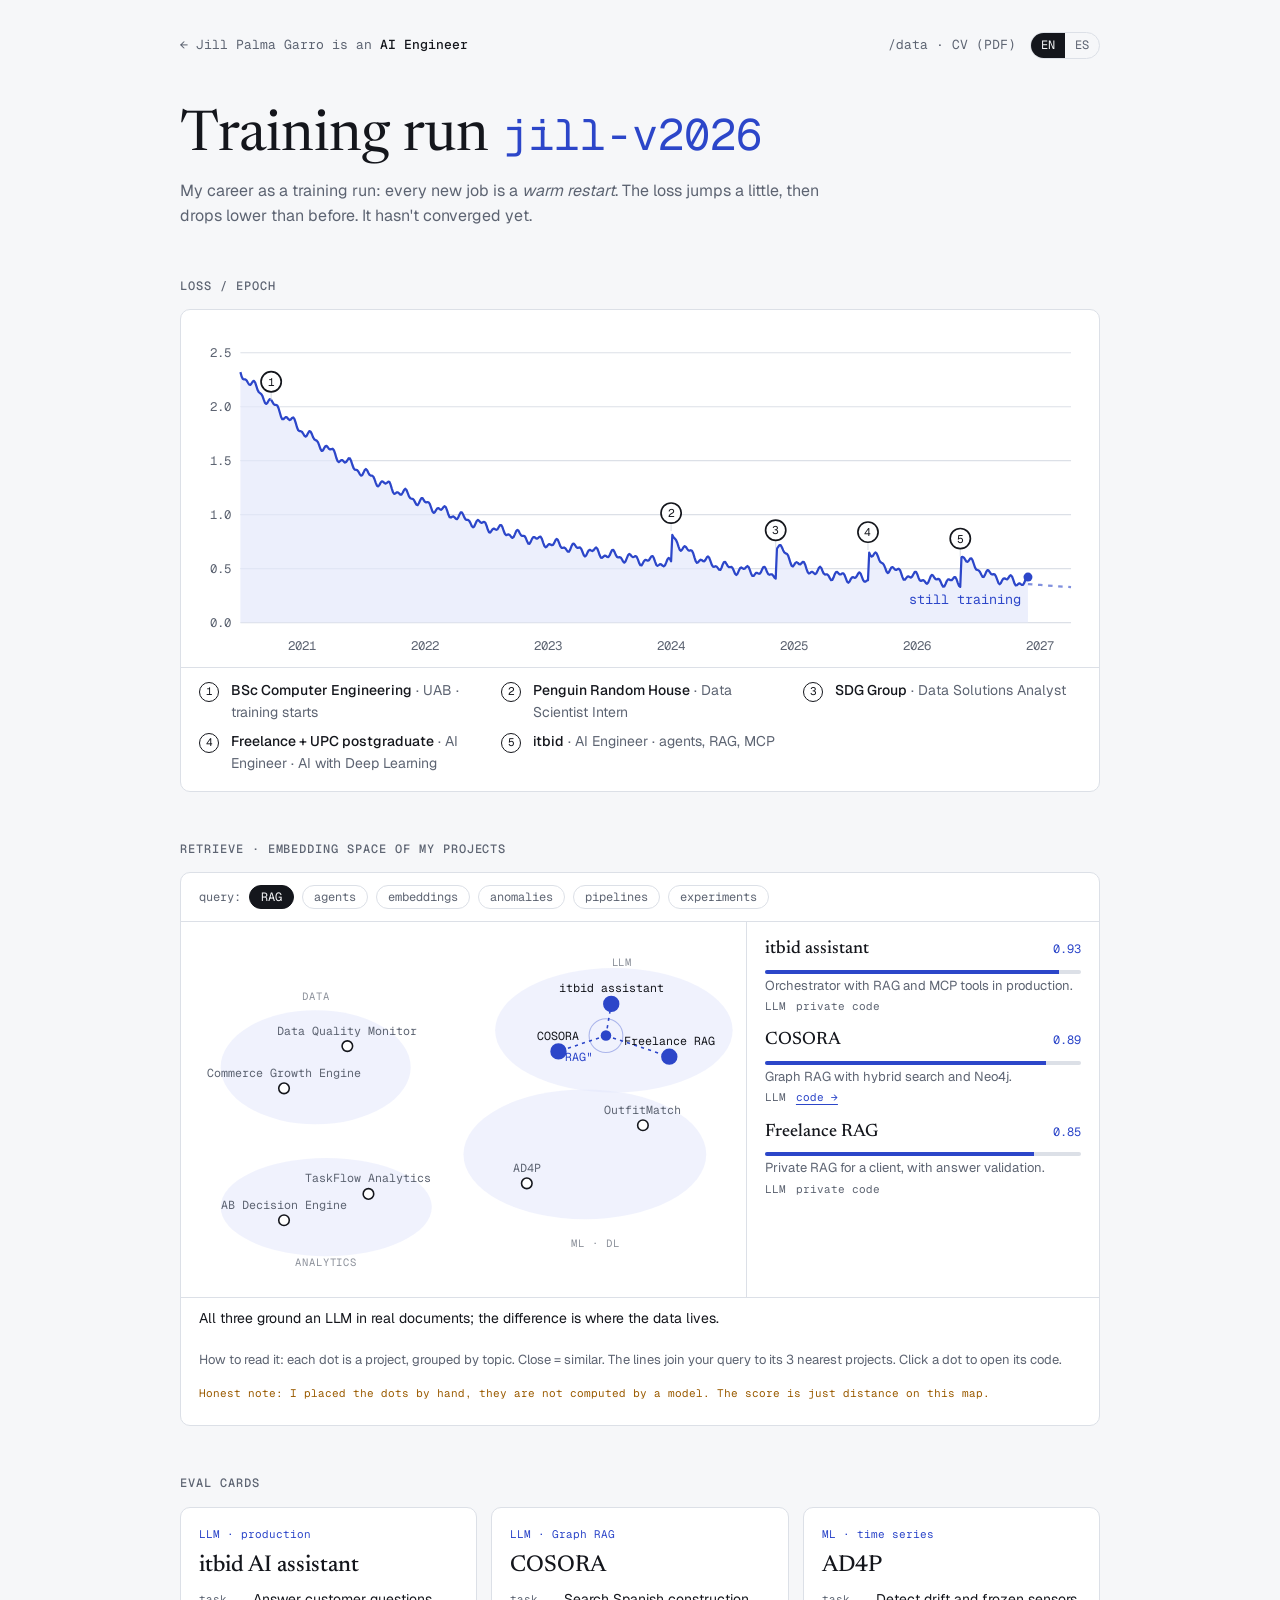
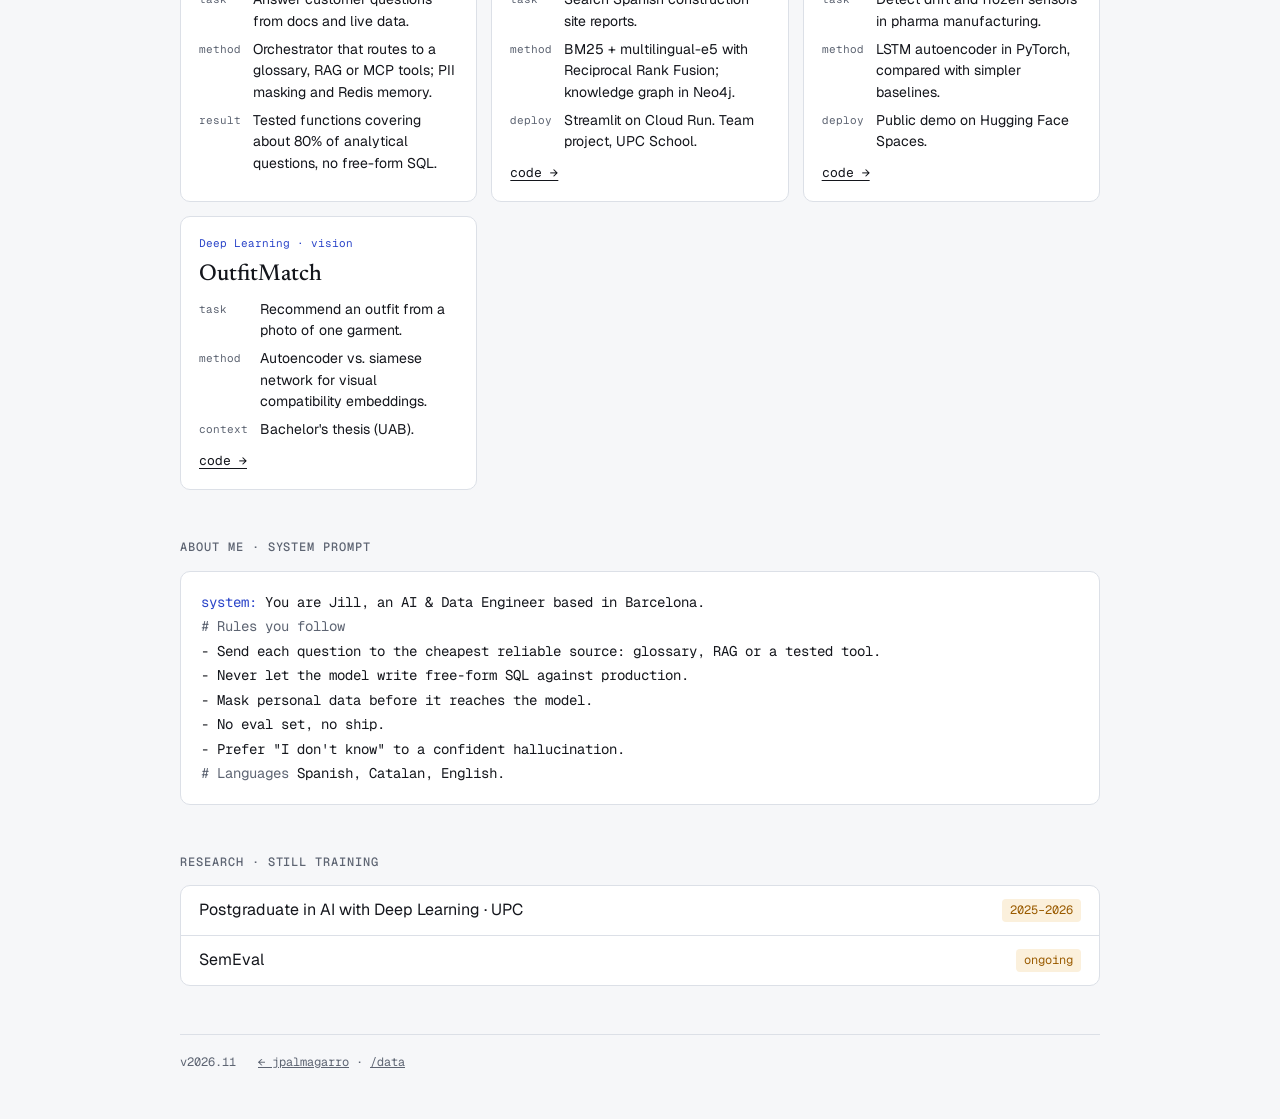
==== ai/index.html @ 91a89ebe "Rediseño: portada con autocompletado, /data, /ai, 404 y web bilingüe EN/ES Sustituye la web de una p" ====
<!doctype html>
<html lang="en">
<head>
<meta charset="utf-8">
<meta name="viewport" content="width=device-width, initial-scale=1">
<title>Jill Palma Garro | AI &amp; ML Engineer</title>
<meta name="description" content="Jill Palma Garro as an AI Engineer: my career as a training run, an embedding map of my projects and evaluation cards.">
<meta name="author" content="Jill Palma Garro">
<link rel="canonical" href="https://jpalmagarro.github.io/ai/">
<meta property="og:type" content="website">
<meta property="og:url" content="https://jpalmagarro.github.io/ai/">
<meta property="og:title" content="Jill Palma Garro | AI &amp; ML Engineer">
<meta property="og:description" content="Jill Palma Garro as an AI Engineer: my career as a training run, an embedding map of my projects and evaluation cards.">
<meta property="og:image" content="https://jpalmagarro.github.io/Assets/img/og-preview.png">
<meta name="twitter:card" content="summary_large_image">
<meta name="twitter:title" content="Jill Palma Garro | AI &amp; ML Engineer">
<meta name="twitter:description" content="Jill Palma Garro as an AI Engineer: my career as a training run, an embedding map of my projects and evaluation cards.">
<meta name="twitter:image" content="https://jpalmagarro.github.io/Assets/img/og-preview.png">
<link rel="icon" type="image/svg+xml" href="data:image/svg+xml,<svg xmlns=%22http://www.w3.org/2000/svg%22 viewBox=%220 0 100 100%22><text y=%22.9em%22 font-size=%2290%22>⚡</text></svg>">
<script async src="https://www.googletagmanager.com/gtag/js?id=G-RZ1JDPNTXJ"></script>
<script>window.dataLayer=window.dataLayer||[];function gtag(){dataLayer.push(arguments);}gtag('js',new Date());gtag('config','G-RZ1JDPNTXJ');</script>
<link rel="stylesheet" href="https://fonts.googleapis.com/css2?family=Newsreader:ital,opsz,wght@0,6..72,400;0,6..72,500;1,6..72,400&family=Geist:wght@400;500;600&family=Geist+Mono:wght@400;500&display=swap">
<link rel="stylesheet" href="../Assets/css/comun.css">
<style>
/* Curva de entrenamiento */
.chart{padding:14px 10px 6px}
.chart svg{display:block;width:100%;height:auto}
.chart text{font-family:var(--f-mono);font-size:11px;fill:var(--muted)}
.chart .grid{stroke:var(--rule);stroke-width:1}
.chart .loss{fill:none;stroke:var(--accent);stroke-width:2;stroke-linejoin:round}
.chart .area{fill:var(--accent-soft);opacity:.7}
.chart .future{fill:none;stroke:var(--accent);stroke-width:2;stroke-dasharray:4 5;opacity:.6}
.chart .ev circle{fill:var(--surface);stroke:var(--fg);stroke-width:1.5}
.chart .ev text{fill:var(--fg);font-size:10px;text-anchor:middle;dominant-baseline:central}
.chart .now{fill:var(--accent)}
.chart .tag{fill:var(--accent);font-size:12px}
.legend{list-style:none;margin:0;padding:12px 18px 16px;display:grid;grid-template-columns:repeat(auto-fit,minmax(250px,1fr));gap:8px 24px;border-top:1px solid var(--rule)}
.legend li{display:grid;grid-template-columns:22px minmax(0,1fr);gap:10px;font-size:14px;color:var(--muted);align-items:baseline}
.legend .k{font-family:var(--f-mono);font-size:11px;border:1.5px solid var(--fg);color:var(--fg);border-radius:99px;width:20px;height:20px;display:grid;place-items:center}
.legend b{color:var(--fg);font-weight:500}

/* Fichas de evaluación */
.cards{display:grid;grid-template-columns:repeat(auto-fit,minmax(260px,1fr));gap:14px}
.card{background:var(--surface);border:1px solid var(--rule);border-radius:10px;padding:18px;display:grid;gap:10px;align-content:start;min-width:0}
.card .kind{font-family:var(--f-mono);font-size:11px;color:var(--accent)}
.card h3{margin:0;font-family:var(--f-display);font-weight:500;font-size:23px;line-height:1.15}
.card dl{margin:0;display:grid;grid-template-columns:auto minmax(0,1fr);gap:6px 12px;font-size:14px}
.card dt{font-family:var(--f-mono);font-size:11px;color:var(--muted);padding-top:2px}
.card dd{margin:0}
.card a{font-family:var(--f-mono);font-size:13px;text-underline-offset:3px}

/* System prompt */
.prompt{margin:0;padding:18px 20px;font-family:var(--f-mono);font-size:14px;line-height:1.75;white-space:pre-wrap;overflow-wrap:anywhere}
.prompt .role{color:var(--accent)}
.prompt .c{color:var(--muted)}

/* Mapa de embeddings */
.map-wrap{display:grid;grid-template-columns:minmax(0,1.6fr) minmax(0,1fr);border-top:1px solid var(--rule)}
@media (max-width:700px){.map-wrap{grid-template-columns:1fr}}
.map{padding:8px;min-width:0}
.map svg{display:block;width:100%;height:auto}
.map text{font-family:var(--f-mono);font-size:11px;fill:var(--muted)}
.map .cl{font-size:10px;letter-spacing:.08em;text-transform:uppercase;fill:var(--muted);opacity:.7}
.map .pt{fill:var(--surface);stroke:var(--fg);stroke-width:1.5;transition:r .25s}
.map .pt.hit{fill:var(--accent);stroke:var(--accent)}
.map .lbl.hit{fill:var(--fg)}
.map .ray{stroke:var(--accent);stroke-width:1.5;stroke-dasharray:3 4}
.map .q{fill:var(--accent)}
.map .qring{fill:none;stroke:var(--accent);stroke-width:1;opacity:.35}
.qs{display:flex;flex-wrap:wrap;gap:8px;padding:12px 18px;align-items:center}
.qs span{font-family:var(--f-mono);font-size:12px;color:var(--muted)}
.qs button{font-family:var(--f-mono);font-size:12px;background:none;color:var(--muted);border:1px solid var(--rule);border-radius:99px;padding:3px 11px;cursor:pointer}
.qs button[aria-pressed="true"]{background:var(--fg);color:var(--bg);border-color:var(--fg)}
.hits{list-style:none;margin:0;padding:14px 18px;display:grid;gap:12px;align-content:start;border-left:1px solid var(--rule);min-width:0}
@media (max-width:700px){.hits{border-left:0;border-top:1px solid var(--rule)}}
.hits li{display:grid;gap:2px}
.hits .row{display:flex;justify-content:space-between;gap:10px;align-items:baseline}
.hits b{font-family:var(--f-display);font-weight:500;font-size:18px}
.hits .sc{font-family:var(--f-mono);font-size:12px;color:var(--accent);font-variant-numeric:tabular-nums}
.hits p{margin:0;font-size:13px;color:var(--muted)}
.note{font-family:var(--f-mono);font-size:11px;color:var(--warn);padding:0 18px 12px}
.map .zone{fill:var(--accent-soft);opacity:.55}
.map .pt{cursor:pointer}
.map a:focus-visible .pt{stroke:var(--accent);stroke-width:3}
.why{margin:0;padding:10px 18px;border-top:1px solid var(--rule);font-size:14px}
.why b{font-weight:500}
.howto{margin:0;padding:10px 18px 4px;font-size:13px;color:var(--muted)}
.hits .meta2{display:flex;gap:10px;align-items:baseline;font-family:var(--f-mono);font-size:11px;color:var(--muted)}
.hits .meta2 a{color:var(--accent);text-underline-offset:3px}
.hits .simbar{height:4px;background:var(--rule);border-radius:2px;overflow:hidden;margin-top:4px}
.hits .simbar i{display:block;height:100%;background:var(--accent)}

.research{list-style:none;margin:0;padding:0}
.research li{display:grid;grid-template-columns:minmax(0,1fr) auto;gap:12px;padding:12px 18px;border-bottom:1px solid var(--rule);align-items:center}
.research li:last-child{border-bottom:0}
.research .st{font-family:var(--f-mono);font-size:12px;color:var(--warn);background:var(--warn-soft);border-radius:4px;padding:2px 8px}
</style>
</head>
<body>
<main class="wrap">
  <nav class="top" aria-label="Navigation" data-es-aria="Navegación">
    <a href="../" data-es="← Jill Palma Garro es <b>AI Engineer</b>">← Jill Palma Garro is an <b>AI Engineer</b></a>
    <span class="right"><span><a href="../data/">/data</a> · <a href="../Assets/Jill_Palma_Garro_Web_Resume.pdf" target="_blank" rel="noopener">CV (PDF)</a></span>
      <span class="lang" role="group" aria-label="Language"><button type="button" data-l="en">EN</button><button type="button" data-l="es">ES</button></span></span>
  </nav>

  <header>
    <h1>Training run <code>jill-v2026</code></h1>
    <p class="lede" data-es="Mi carrera vista como un entrenamiento: cada trabajo nuevo es un <i>warm restart</i>. El <i>loss</i> sube un poco y vuelve a bajar más que antes. Todavía no ha convergido.">My career as a training run: every new job is a <i>warm restart</i>. The loss jumps a little, then drops lower than before. It hasn't converged yet.</p>
  </header>

  <section aria-labelledby="h-run">
    <h2 id="h-run">loss / epoch</h2>
    <div class="panel">
      <div class="chart"><svg id="curve" viewBox="0 0 800 300" role="img" aria-label="Loss curve falling from 2020 to 2026, with a bump at each career step and a dashed line into the future" data-es-aria="Curva de loss descendente de 2020 a 2026, con saltos en cada cambio de etapa y una línea discontinua hacia el futuro"></svg></div>
      <ol class="legend" id="legend"></ol>
    </div>
  </section>

  <section aria-labelledby="h-map">
    <h2 id="h-map" data-es="Retrieve · espacio de embeddings de mis proyectos">Retrieve · embedding space of my projects</h2>
    <div class="panel">
      <div class="qs" role="group" aria-label="Queries" data-es-aria="Consultas"><span>query:</span></div>
      <div class="map-wrap">
        <div class="map"><svg id="emb" viewBox="0 0 520 340" role="img" aria-label="2D map of projects grouped into LLM, ML and data; the chosen query links to its three nearest projects" data-es-aria="Mapa 2D de proyectos agrupados en LLM, ML y datos; la consulta elegida se une a los tres proyectos más cercanos"></svg></div>
        <ol class="hits" id="hits" aria-live="polite"></ol>
      </div>
      <p class="why" id="why" aria-live="polite"></p>
      <p class="howto" data-es="Cómo leerlo: cada punto es un proyecto, agrupado por temas. Cerca = se parecen. Las líneas unen tu consulta con sus 3 proyectos más cercanos. Pulsa un punto para abrir su código.">How to read it: each dot is a project, grouped by topic. Close = similar. The lines join your query to its 3 nearest projects. Click a dot to open its code.</p>
      <p class="note" data-es="Nota honesta: los puntos los he colocado a mano, no salen de un modelo. La puntuación es solo la distancia en este mapa.">Honest note: I placed the dots by hand, they are not computed by a model. The score is just distance on this map.</p>
    </div>
  </section>

  <section aria-labelledby="h-eval">
    <h2 id="h-eval" data-es="Fichas de evaluación">Eval cards</h2>
    <div class="cards">
      <article class="card"><span class="kind" data-es="LLM · producción">LLM · production</span><h3 data-es="Asistente de IA de itbid">itbid AI assistant</h3>
        <dl><dt data-es="tarea">task</dt><dd data-es="Responder preguntas de clientes con documentación y datos vivos.">Answer customer questions from docs and live data.</dd>
        <dt data-es="método">method</dt><dd data-es="Orquestador que enruta al glosario, a RAG o a herramientas MCP; enmascarado de PII y memoria en Redis.">Orchestrator that routes to a glossary, RAG or MCP tools; PII masking and Redis memory.</dd>
        <dt data-es="resultado">result</dt><dd data-es="Funciones probadas que cubren cerca del 80 % de las preguntas analíticas, sin SQL libre.">Tested functions covering about 80% of analytical questions, no free-form SQL.</dd></dl></article>
      <article class="card"><span class="kind">LLM · Graph RAG</span><h3>COSORA</h3>
        <dl><dt data-es="tarea">task</dt><dd data-es="Buscar en partes de obra en español.">Search Spanish construction site reports.</dd>
        <dt data-es="método">method</dt><dd data-es="BM25 + multilingual-e5 con Reciprocal Rank Fusion; grafo de conocimiento en Neo4j.">BM25 + multilingual-e5 with Reciprocal Rank Fusion; knowledge graph in Neo4j.</dd>
        <dt data-es="despliegue">deploy</dt><dd data-es="Streamlit en Cloud Run. Proyecto en equipo, UPC School.">Streamlit on Cloud Run. Team project, UPC School.</dd></dl>
        <a href="https://github.com/jpalmagarro/RAG-UPCSchool-Project" data-es="código →">code →</a></article>
      <article class="card"><span class="kind" data-es="ML · series temporales">ML · time series</span><h3>AD4P</h3>
        <dl><dt data-es="tarea">task</dt><dd data-es="Detectar deriva y sensores congelados en fabricación farmacéutica.">Detect drift and frozen sensors in pharma manufacturing.</dd>
        <dt data-es="método">method</dt><dd data-es="Autoencoder LSTM en PyTorch, comparado con baselines más simples.">LSTM autoencoder in PyTorch, compared with simpler baselines.</dd>
        <dt data-es="despliegue">deploy</dt><dd data-es="Demo pública en Hugging Face Spaces.">Public demo on Hugging Face Spaces.</dd></dl>
        <a href="https://github.com/jpalmagarro/AnomalyDetection4Pharma" data-es="código →">code →</a></article>
      <article class="card"><span class="kind" data-es="Deep Learning · visión">Deep Learning · vision</span><h3>OutfitMatch</h3>
        <dl><dt data-es="tarea">task</dt><dd data-es="Recomendar un conjunto a partir de la foto de una prenda.">Recommend an outfit from a photo of one garment.</dd>
        <dt data-es="método">method</dt><dd data-es="Autoencoder frente a red siamesa para embeddings de compatibilidad visual.">Autoencoder vs. siamese network for visual compatibility embeddings.</dd>
        <dt data-es="contexto">context</dt><dd data-es="Trabajo de fin de grado (UAB).">Bachelor's thesis (UAB).</dd></dl>
        <a href="https://github.com/jpalmagarro/TFG_OUTFITMATCH" data-es="código →">code →</a></article>
    </div>
  </section>

  <section aria-labelledby="h-sys">
    <h2 id="h-sys" data-es="Sobre mí · system prompt">About me · system prompt</h2>
    <div class="panel"><pre class="prompt"><span class="role">system:</span> You are Jill, an AI &amp; Data Engineer based in Barcelona.
<span class="c"># Rules you follow</span>
- Send each question to the cheapest reliable source: glossary, RAG or a tested tool.
- Never let the model write free-form SQL against production.
- Mask personal data before it reaches the model.
- No eval set, no ship.
- Prefer "I don't know" to a confident hallucination.
<span class="c"># Languages</span> Spanish, Catalan, English.</pre></div>
  </section>

  <section aria-labelledby="h-res">
    <h2 id="h-res" data-es="Investigación · still training">Research · still training</h2>
    <div class="panel"><ul class="research">
      <li><span data-es="Posgrado en IA con Deep Learning · UPC">Postgraduate in AI with Deep Learning · UPC</span><span class="st">2025–2026</span></li>
      <li><span>SemEval</span><span class="st" data-es="en curso">ongoing</span></li>
    </ul></div>
  </section>

  <footer><span>v2026.11</span><span><a href="../">← jpalmagarro</a> · <a href="../data/">/data</a></span></footer>
</main>

<script src="../Assets/js/i18n.js"></script>
<script>
(() => {
  // Eventos reales del CV (año decimal). Cada uno es un "warm restart".
  const E = [
    {t:2020.75, k:["BSc Computer Engineering", "Grado en Ingeniería Informática"], w:["UAB · training starts", "UAB · empieza el entrenamiento"]},
    {t:2024.0,  k:["Penguin Random House"], w:["Data Scientist Intern"]},
    {t:2024.85, k:["SDG Group"], w:["Data Solutions Analyst"]},
    {t:2025.6,  k:["Freelance + UPC postgraduate", "Freelance + posgrado UPC"], w:["AI Engineer · AI with Deep Learning", "AI Engineer · IA con Deep Learning"]},
    {t:2026.35, k:["itbid"], w:["AI Engineer · agents, RAG, MCP", "AI Engineer · agentes, RAG, MCP"]},
  ];
  const x0 = 2020.5, x1 = 2027.25, now = 2026.9;
  const W = 800, H = 300, L = 44, R = 16, T = 16, B = 34;
  const X = t => L + (t - x0) / (x1 - x0) * (W - L - R);
  const ymax = 2.6, Y = v => T + (1 - v / ymax) * (H - T - B);
  // Pérdida: decae con el tiempo; cada evento añade un pico pequeño que también decae (warm restart).
  const loss = t => {
    let v = 0.32 + 2.0 * Math.exp(-(t - x0) / 1.6);
    for (const e of E.slice(1)) if (t >= e.t) v += 0.28 * Math.exp(-(t - e.t) / 0.18);
    return v + 0.035 * Math.sin(t * 41) + 0.02 * Math.sin(t * 97);
  };
  const pts = []; for (let t = x0; t <= now + 1e-9; t += 0.01) pts.push([X(t), Y(loss(t))]);
  const d = pts.map((p, i) => (i ? "L" : "M") + p[0].toFixed(1) + " " + p[1].toFixed(1)).join("");
  const fut = []; for (let t = now; t <= x1; t += 0.05) fut.push([X(t), Y(0.32 + 2.0 * Math.exp(-(t - x0) / 1.6) - 0.06 * (t - now))]);
  const fd = fut.map((p, i) => (i ? "L" : "M") + p[0].toFixed(1) + " " + p[1].toFixed(1)).join("");
  let s = "";
  for (let v = 0; v <= 2.5; v += 0.5) s += `<line class="grid" x1="${L}" x2="${W-R}" y1="${Y(v)}" y2="${Y(v)}"/><text x="${L-8}" y="${Y(v)+4}" text-anchor="end">${v.toFixed(1)}</text>`;
  for (let y = 2021; y <= 2027; y++) s += `<text x="${X(y)}" y="${H-10}" text-anchor="middle">${y}</text>`;
  s += `<path class="area" d="${d}L${X(now)} ${Y(0)}L${X(x0)} ${Y(0)}Z"/><path class="loss" d="${d}"/><path class="future" d="${fd}"/>`;
  E.forEach((e, i) => { const cx = X(e.t), cy = Y(loss(e.t)) - 16;
    s += `<g class="ev"><line class="grid" x1="${cx}" x2="${cx}" y1="${cy+9}" y2="${Y(loss(e.t))}"/><circle cx="${cx}" cy="${cy}" r="9"/><text x="${cx}" y="${cy}">${i+1}</text></g>`; });
  s += `<circle class="now" cx="${X(now)}" cy="${Y(loss(now))}" r="4"/><text class="tag" x="${X(now)-6}" y="${Y(loss(now))+24}" text-anchor="end">still training</text>`;
  document.getElementById("curve").innerHTML = s;
  const tx = a => i18n.t(a[0], a[1] ?? a[0]);
  const legend = () => document.getElementById("legend").innerHTML = E.map((e, i) => `<li><span class="k">${i+1}</span><span><b>${tx(e.k)}</b> · ${tx(e.w)}</span></li>`).join("");
  document.addEventListener("langchange", legend);
  legend();
})();

(() => {
  // Proyectos colocados a mano por grupos. x,y en el viewBox 520x340.
  // c = grupo; u = enlace (null = código privado).
  const GH = "https://github.com/jpalmagarro/";
  const P = [
    {n:["itbid assistant","Asistente itbid"], c:"llm", x:400, y:70, u:null,
     d:["Orchestrator with RAG and MCP tools in production.","Orquestador con RAG y herramientas MCP en producción."]},
    {n:["COSORA"], c:"llm", x:350, y:115, u:GH+"RAG-UPCSchool-Project",
     d:["Graph RAG with hybrid search and Neo4j.","Graph RAG con búsqueda híbrida y Neo4j."]},
    {n:["Freelance RAG","RAG freelance"], c:"llm", x:455, y:120, u:null,
     d:["Private RAG for a client, with answer validation.","RAG privado para un cliente, con validación de respuestas."]},
    {n:["OutfitMatch"], c:"ml", x:430, y:185, u:GH+"TFG_OUTFITMATCH",
     d:["Siamese network that learns embeddings to match garments: retrieval, but with images.","Red siamesa que aprende embeddings para combinar prendas: retrieval, pero con imágenes."]},
    {n:["AD4P"], c:"ml", x:320, y:240, u:GH+"AnomalyDetection4Pharma",
     d:["LSTM autoencoder: drift and frozen sensors in pharma manufacturing.","Autoencoder LSTM: deriva y sensores congelados en fabricación farmacéutica."]},
    {n:["Data Quality Monitor"], c:"data", x:150, y:110, u:GH+"Enterprise-Data-Quality-Monitor",
     d:["ELT pipeline with a Chaos Monkey; dbt + Elementary flag the bad data.","Pipeline ELT con Chaos Monkey; dbt + Elementary detectan los datos malos."]},
    {n:["Commerce Growth Engine"], c:"data", x:90, y:150, u:GH+"Modern-Commerce-Growth-Engine",
     d:["dbt + Snowflake: one source of truth for attribution.","dbt + Snowflake: una sola fuente de verdad para atribución."]},
    {n:["TaskFlow Analytics"], c:"analytics", x:170, y:250, u:GH+"TaskFlow_Analytics",
     d:["MRR and churn: found the Brazil anomaly (3× churn).","MRR y churn: encontró la anomalía de Brasil (3× churn)."]},
    {n:["AB Decision Engine"], c:"analytics", x:90, y:275, u:GH+"AB-Decision-Engine",
     d:["A/B tests without SRM or Simpson's paradox.","Tests A/B sin SRM ni paradoja de Simpson."]},
  ];
  const C = {llm:{l:"LLM", x:410, y:34}, ml:{l:"ML · DL", x:385, y:300}, data:{l:"Data", x:120, y:66}, analytics:{l:"Analytics", x:130, y:318}};
  // Clave fija; etiqueta y explicación cambian con el idioma.
  const Q = {
    rag:   {x:395, y:100, l:["RAG"],
            w:["All three ground an LLM in real documents; the difference is where the data lives.","Las tres anclan un LLM en documentos reales; cambia dónde viven los datos."]},
    agent: {x:430, y:60,  l:["agents","agentes"],
            w:["Routing each question to the right tool is the core of the itbid assistant.","Enrutar cada pregunta a la herramienta adecuada es el núcleo del asistente de itbid."]},
    emb:   {x:410, y:165, l:["embeddings"],
            w:["OutfitMatch was retrieval before I called it RAG: same idea, images instead of text.","OutfitMatch ya era retrieval antes de llamarlo RAG: la misma idea, con imágenes en vez de texto."]},
    anom:  {x:215, y:195, l:["anomalies","anomalías"],
            w:["The same skill in three areas: <b>sensors</b> (ML), <b>corrupted data</b> (Data) and <b>churn</b> (Analytics). The query lands between groups on purpose.","La misma habilidad en tres áreas: <b>sensores</b> (ML), <b>datos corruptos</b> (Data) y <b>churn</b> (Analytics). La consulta cae entre grupos a propósito."]},
    pipe:  {x:125, y:125, l:["pipelines"],
            w:["Where most of my data work lives: data that arrives clean and on time.","Donde vive la mayor parte de mi trabajo de datos: que lleguen limpios y a tiempo."]},
    exp:   {x:120, y:255, l:["experiments","experimentos"],
            w:["Deciding with data, without fooling yourself with statistics.","Decidir con datos sin engañarse con la estadística."]},
  };
  const tx = a => i18n.t(a[0], a[1] ?? a[0]);
  let cur = "rag";
  const svg = document.getElementById("emb"), hits = document.getElementById("hits"), qs = document.querySelector(".qs");
  Object.keys(Q).forEach((k, i) => qs.insertAdjacentHTML("beforeend", `<button type="button" aria-pressed="${i===0}" data-q="${k}"></button>`));

  // Zona de cada grupo: elipse que envuelve sus puntos.
  function zones(){
    let z = "";
    for (const k in C){
      const m = P.filter(p => p.c === k), xs = m.map(p => p.x), ys = m.map(p => p.y);
      const cx = (Math.min(...xs)+Math.max(...xs))/2, cy = (Math.min(...ys)+Math.max(...ys))/2;
      const rx = (Math.max(...xs)-Math.min(...xs))/2 + 60, ry = (Math.max(...ys)-Math.min(...ys))/2 + 34;
      z += `<ellipse class="zone" cx="${cx}" cy="${cy}" rx="${rx}" ry="${ry}"/><text class="cl" x="${C[k].x}" y="${C[k].y}" text-anchor="middle">${C[k].l}</text>`;
    }
    return z;
  }
  function run(k){
    cur = k; const q = Q[k];
    const r = P.map(p => ({...p, sim: Math.max(0, 1 - Math.hypot(p.x - q.x, p.y - q.y) / 420)})).sort((a, b) => b.sim - a.sim);
    const top = new Set(r.slice(0, 3).map(p => p.n[0]));
    let s = zones();
    r.slice(0, 3).forEach(p => s += `<line class="ray" x1="${q.x}" y1="${q.y}" x2="${p.x}" y2="${p.y}"/>`);
    P.forEach(p => { const h = top.has(p.n[0]) ? " hit" : "";
      const dot = `<circle class="pt${h}" cx="${p.x}" cy="${p.y}" r="${h ? 7 : 5}"><title>${tx(p.n)} — ${tx(p.d)}</title></circle><text class="lbl${h}" x="${p.x}" y="${p.y - 11}" text-anchor="middle">${tx(p.n)}</text>`;
      s += p.u ? `<a href="${p.u}" target="_blank" rel="noopener" aria-label="${tx(p.n)}">${dot}</a>` : dot; });
    s += `<circle class="qring" cx="${q.x}" cy="${q.y}" r="16"/><circle class="q" cx="${q.x}" cy="${q.y}" r="5"/><text x="${q.x - 12}" y="${q.y + 24}" text-anchor="end" style="fill:var(--accent)">"${tx(q.l)}"</text>`;
    svg.innerHTML = s;
    hits.innerHTML = r.slice(0, 3).map(p => `<li><span class="row"><b>${tx(p.n)}</b><span class="sc">${p.sim.toFixed(2)}</span></span>
      <span class="simbar"><i style="width:${(p.sim*100).toFixed(0)}%"></i></span><p>${tx(p.d)}</p>
      <span class="meta2"><span>${C[p.c].l}</span>${p.u ? `<a href="${p.u}" target="_blank" rel="noopener">${i18n.t("code →","código →")}</a>` : `<span>${i18n.t("private code","código privado")}</span>`}</span></li>`).join("");
    document.getElementById("why").innerHTML = tx(q.w);
    qs.querySelectorAll("button").forEach(b => { b.setAttribute("aria-pressed", b.dataset.q === k); b.textContent = tx(Q[b.dataset.q].l); });
  }
  qs.addEventListener("click", e => { const b = e.target.closest("button"); if (b) run(b.dataset.q); });
  document.addEventListener("langchange", () => run(cur));
  run("rag");
})();
</script>
</body>
</html>
---- Assets/css/comun.css ----
/* Tokens compartidos con la portada: el humano escribe en serif, la máquina responde en mono. */
:root{
  --bg:#F6F7F9; --surface:#FFFFFF; --fg:#14161C; --muted:#5D6472; --rule:#DCE0E7;
  --accent:#2C46C9; --accent-soft:#E4E8FB; --ok:#1F7A4D; --ok-soft:#E3F3EA; --warn:#9A5B00; --warn-soft:#FBF0DC;
  --f-display:"Newsreader", Georgia, "Times New Roman", serif;
  --f-body:"Geist", system-ui, -apple-system, "Segoe UI", sans-serif;
  --f-mono:"Geist Mono", ui-monospace, "SFMono-Regular", Menlo, monospace;
}
@media (prefers-color-scheme: dark){:root{
  --bg:#0F1116; --surface:#171A21; --fg:#E7E9EE; --muted:#9AA1AE; --rule:#2A2F3A;
  --accent:#93A4FF; --accent-soft:#1F2647; --ok:#6CCB97; --ok-soft:#14261C; --warn:#E3A44A; --warn-soft:#2A2112; color-scheme:dark}}

*{box-sizing:border-box}
body{margin:0;background:var(--bg);color:var(--fg);font-family:var(--f-body);font-size:16px;line-height:1.55;
  padding-left:max(16px,env(safe-area-inset-left,0px));padding-right:max(16px,env(safe-area-inset-right,0px))}
.wrap{max-width:920px;margin:0 auto;padding-block:32px 48px;display:grid;gap:48px}
.wrap>*{min-width:0} /* sin esto, una tabla ancha ensancha toda la página en móvil */
a{color:inherit}
a:focus-visible,button:focus-visible,summary:focus-visible{outline:2px solid var(--accent);outline-offset:2px}

.top{display:flex;justify-content:space-between;align-items:center;gap:12px;flex-wrap:wrap;font-family:var(--f-mono);font-size:13px;color:var(--muted)}
.top a{text-decoration:none}
.top a:hover{color:var(--fg)}
.top b{color:var(--fg);font-weight:500}

h1{font-family:var(--f-display);font-weight:400;font-size:clamp(32px,5.4vw,56px);line-height:1.08;margin:0;text-wrap:balance;overflow-wrap:anywhere}
h1 code{font-family:var(--f-mono);font-size:.78em;color:var(--accent)}
.lede{margin:12px 0 0;max-width:60ch;color:var(--muted)}
h2{font-family:var(--f-mono);font-size:12px;letter-spacing:.08em;text-transform:uppercase;color:var(--muted);font-weight:500;margin:0 0 14px}

.panel{background:var(--surface);border:1px solid var(--rule);border-radius:10px;overflow:hidden}
.mono{font-family:var(--f-mono)}
.scroll{overflow-x:auto}
footer{font-family:var(--f-mono);font-size:12px;color:var(--muted);display:flex;flex-wrap:wrap;gap:6px 22px;border-top:1px solid var(--rule);padding-top:18px}
@media (prefers-reduced-motion:reduce){*{transition:none!important;animation:none!important}}

/* Selector de idioma */
.lang{display:inline-flex;border:1px solid var(--rule);border-radius:99px;overflow:hidden;font-family:var(--f-mono);font-size:12px;vertical-align:middle}
.lang button{font:inherit;background:none;border:0;color:var(--muted);padding:3px 10px;cursor:pointer}
.lang button[aria-pressed="true"]{background:var(--fg);color:var(--bg)}
.top .right{display:flex;gap:14px;align-items:center;flex-wrap:wrap}
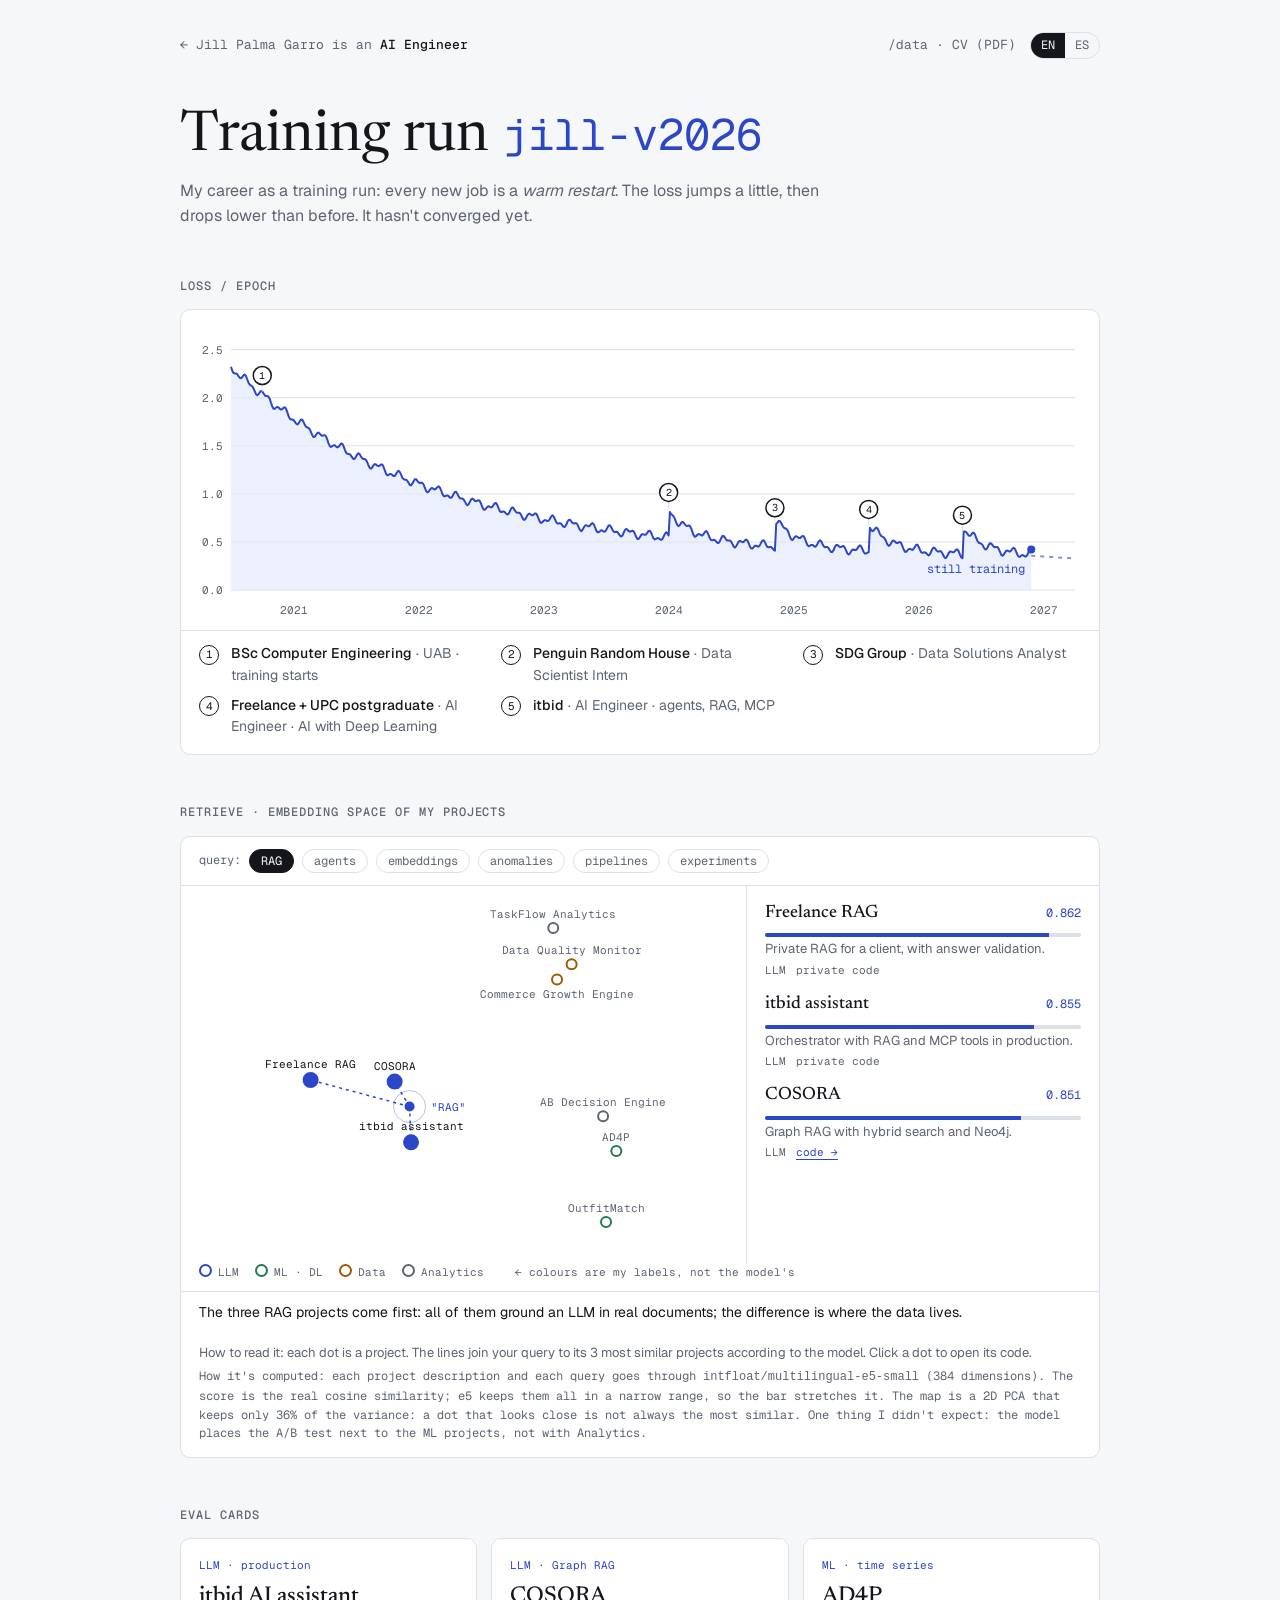
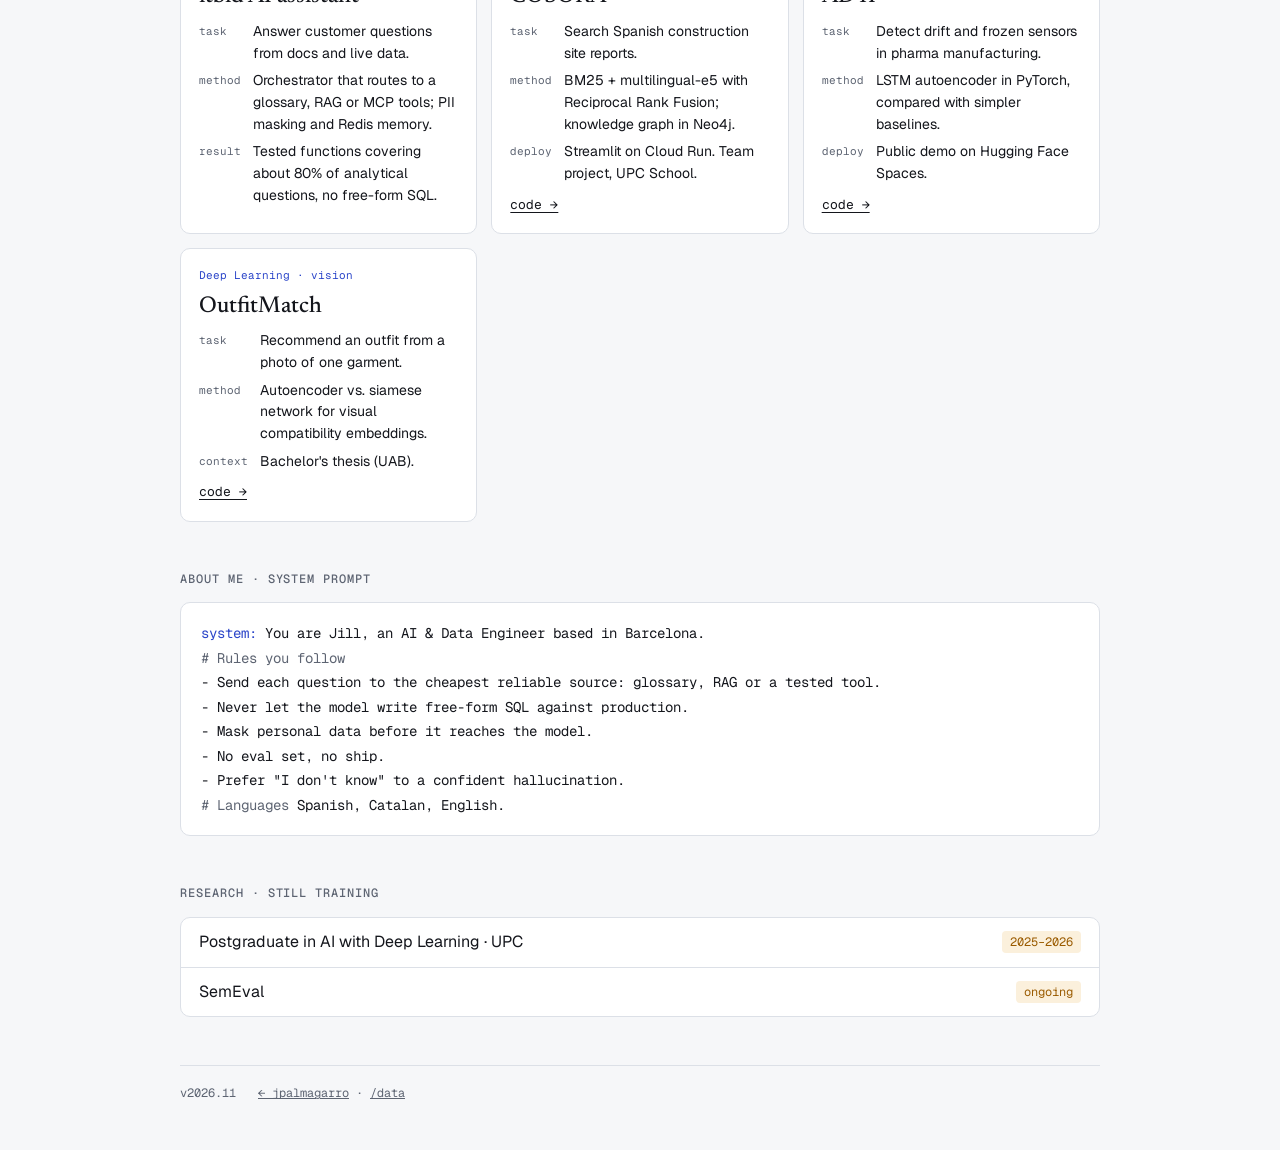
==== commit 24ce5ea8: "/ai: mapa con embeddings reales (multilingual-e5-small, coseno y PCA) y curva y mapa legibles en móv" ====
--- a/ai/index.html
+++ b/ai/index.html
@@ -60,10 +60,12 @@
 .map{padding:8px;min-width:0}
 .map svg{display:block;width:100%;height:auto}
 .map text{font-family:var(--f-mono);font-size:11px;fill:var(--muted)}
-.map .cl{font-size:10px;letter-spacing:.08em;text-transform:uppercase;fill:var(--muted);opacity:.7}
-.map .pt{fill:var(--surface);stroke:var(--fg);stroke-width:1.5;transition:r .25s}
-.map .pt.hit{fill:var(--accent);stroke:var(--accent)}
+.map .pt{fill:var(--surface);stroke:var(--g);stroke-width:2;transition:r .25s}
+.map .pt.hit{fill:var(--g)}
 .map .lbl.hit{fill:var(--fg)}
+.g-llm{--g:var(--accent)} .g-ml{--g:var(--ok)} .g-data{--g:var(--warn)} .g-analytics{--g:var(--muted)}
+.groups{list-style:none;margin:0;padding:0 18px 10px;display:flex;flex-wrap:wrap;gap:4px 16px;font-family:var(--f-mono);font-size:11px;color:var(--muted)}
+.groups li::before{content:"";display:inline-block;width:9px;height:9px;border-radius:99px;border:2px solid var(--g);margin-right:6px;vertical-align:-1px}
 .map .ray{stroke:var(--accent);stroke-width:1.5;stroke-dasharray:3 4}
 .map .q{fill:var(--accent)}
 .map .qring{fill:none;stroke:var(--accent);stroke-width:1;opacity:.35}
@@ -78,8 +80,7 @@
 .hits b{font-family:var(--f-display);font-weight:500;font-size:18px}
 .hits .sc{font-family:var(--f-mono);font-size:12px;color:var(--accent);font-variant-numeric:tabular-nums}
 .hits p{margin:0;font-size:13px;color:var(--muted)}
-.note{font-family:var(--f-mono);font-size:11px;color:var(--warn);padding:0 18px 12px}
-.map .zone{fill:var(--accent-soft);opacity:.55}
+.note{font-family:var(--f-mono);font-size:12px;color:var(--muted);padding:0 18px 14px;margin:0}
 .map .pt{cursor:pointer}
 .map a:focus-visible .pt{stroke:var(--accent);stroke-width:3}
 .why{margin:0;padding:10px 18px;border-top:1px solid var(--rule);font-size:14px}
@@ -122,12 +123,13 @@
     <div class="panel">
       <div class="qs" role="group" aria-label="Queries" data-es-aria="Consultas"><span>query:</span></div>
       <div class="map-wrap">
-        <div class="map"><svg id="emb" viewBox="0 0 520 340" role="img" aria-label="2D map of projects grouped into LLM, ML and data; the chosen query links to its three nearest projects" data-es-aria="Mapa 2D de proyectos agrupados en LLM, ML y datos; la consulta elegida se une a los tres proyectos más cercanos"></svg></div>
+        <div class="map"><svg id="emb" viewBox="0 0 520 340" role="img" aria-label="2D projection of the embeddings of my projects; the chosen query links to its three most similar projects" data-es-aria="Proyección 2D de los embeddings de mis proyectos; la consulta elegida se une a sus tres proyectos más parecidos"></svg></div>
         <ol class="hits" id="hits" aria-live="polite"></ol>
       </div>
+      <ul class="groups" id="groups"></ul>
       <p class="why" id="why" aria-live="polite"></p>
-      <p class="howto" data-es="Cómo leerlo: cada punto es un proyecto, agrupado por temas. Cerca = se parecen. Las líneas unen tu consulta con sus 3 proyectos más cercanos. Pulsa un punto para abrir su código.">How to read it: each dot is a project, grouped by topic. Close = similar. The lines join your query to its 3 nearest projects. Click a dot to open its code.</p>
-      <p class="note" data-es="Nota honesta: los puntos los he colocado a mano, no salen de un modelo. La puntuación es solo la distancia en este mapa.">Honest note: I placed the dots by hand, they are not computed by a model. The score is just distance on this map.</p>
+      <p class="howto" data-es="Cómo leerlo: cada punto es un proyecto. Las líneas unen tu consulta con sus 3 proyectos más parecidos según el modelo. Pulsa un punto para abrir su código.">How to read it: each dot is a project. The lines join your query to its 3 most similar projects according to the model. Click a dot to open its code.</p>
+      <p class="note" id="note"></p>
     </div>
   </section>
 
@@ -180,6 +182,7 @@
 </main>
 
 <script src="../Assets/js/i18n.js"></script>
+<script src="../Assets/js/embeddings.js"></script>
 <script>
 (() => {
   // Eventos reales del CV (año decimal). Cada uno es un "warm restart".
@@ -191,27 +194,42 @@
     {t:2026.35, k:["itbid"], w:["AI Engineer · agents, RAG, MCP", "AI Engineer · agentes, RAG, MCP"]},
   ];
   const x0 = 2020.5, x1 = 2027.25, now = 2026.9;
-  const W = 800, H = 300, L = 44, R = 16, T = 16, B = 34;
-  const X = t => L + (t - x0) / (x1 - x0) * (W - L - R);
-  const ymax = 2.6, Y = v => T + (1 - v / ymax) * (H - T - B);
+  const svgC = document.getElementById("curve");
+  // El viewBox mide lo mismo que la pantalla: 1 unidad = 1 px, así el texto no encoge en móvil.
+  let W, H, X, Y;
+  const L = 40, R = 14, T = 16, B = 34, ymax = 2.6;
+  const medir = () => {
+    W = Math.max(300, Math.round(svgC.getBoundingClientRect().width) || 800);
+    H = W < 560 ? 220 : 300;
+    X = t => L + (t - x0) / (x1 - x0) * (W - L - R);
+    Y = v => T + (1 - v / ymax) * (H - T - B);
+  };
   // Pérdida: decae con el tiempo; cada evento añade un pico pequeño que también decae (warm restart).
   const loss = t => {
     let v = 0.32 + 2.0 * Math.exp(-(t - x0) / 1.6);
     for (const e of E.slice(1)) if (t >= e.t) v += 0.28 * Math.exp(-(t - e.t) / 0.18);
     return v + 0.035 * Math.sin(t * 41) + 0.02 * Math.sin(t * 97);
   };
-  const pts = []; for (let t = x0; t <= now + 1e-9; t += 0.01) pts.push([X(t), Y(loss(t))]);
-  const d = pts.map((p, i) => (i ? "L" : "M") + p[0].toFixed(1) + " " + p[1].toFixed(1)).join("");
-  const fut = []; for (let t = now; t <= x1; t += 0.05) fut.push([X(t), Y(0.32 + 2.0 * Math.exp(-(t - x0) / 1.6) - 0.06 * (t - now))]);
-  const fd = fut.map((p, i) => (i ? "L" : "M") + p[0].toFixed(1) + " " + p[1].toFixed(1)).join("");
-  let s = "";
-  for (let v = 0; v <= 2.5; v += 0.5) s += `<line class="grid" x1="${L}" x2="${W-R}" y1="${Y(v)}" y2="${Y(v)}"/><text x="${L-8}" y="${Y(v)+4}" text-anchor="end">${v.toFixed(1)}</text>`;
-  for (let y = 2021; y <= 2027; y++) s += `<text x="${X(y)}" y="${H-10}" text-anchor="middle">${y}</text>`;
-  s += `<path class="area" d="${d}L${X(now)} ${Y(0)}L${X(x0)} ${Y(0)}Z"/><path class="loss" d="${d}"/><path class="future" d="${fd}"/>`;
-  E.forEach((e, i) => { const cx = X(e.t), cy = Y(loss(e.t)) - 16;
-    s += `<g class="ev"><line class="grid" x1="${cx}" x2="${cx}" y1="${cy+9}" y2="${Y(loss(e.t))}"/><circle cx="${cx}" cy="${cy}" r="9"/><text x="${cx}" y="${cy}">${i+1}</text></g>`; });
-  s += `<circle class="now" cx="${X(now)}" cy="${Y(loss(now))}" r="4"/><text class="tag" x="${X(now)-6}" y="${Y(loss(now))+24}" text-anchor="end">still training</text>`;
-  document.getElementById("curve").innerHTML = s;
+  const camino = p => p.map((q, i) => (i ? "L" : "M") + q[0].toFixed(1) + " " + q[1].toFixed(1)).join("");
+  function dibujar() {
+    medir();
+    const pts = []; for (let t = x0; t <= now + 1e-9; t += 0.01) pts.push([X(t), Y(loss(t))]);
+    const fut = []; for (let t = now; t <= x1; t += 0.05) fut.push([X(t), Y(0.32 + 2.0 * Math.exp(-(t - x0) / 1.6) - 0.06 * (t - now))]);
+    const d = camino(pts);
+    let s = "";
+    for (let v = 0; v <= 2.5; v += 0.5) s += `<line class="grid" x1="${L}" x2="${W-R}" y1="${Y(v)}" y2="${Y(v)}"/><text x="${L-8}" y="${Y(v)+4}" text-anchor="end">${v.toFixed(1)}</text>`;
+    const paso = W < 420 ? 2 : 1; // en pantallas muy estrechas, un año sí y otro no
+    for (let y = 2021; y <= 2027; y += paso) s += `<text x="${X(y)}" y="${H-10}" text-anchor="middle">${y}</text>`;
+    s += `<path class="area" d="${d}L${X(now)} ${Y(0)}L${X(x0)} ${Y(0)}Z"/><path class="loss" d="${d}"/><path class="future" d="${camino(fut)}"/>`;
+    E.forEach((e, i) => { const cx = X(e.t), cy = Y(loss(e.t)) - 16;
+      s += `<g class="ev"><line class="grid" x1="${cx}" x2="${cx}" y1="${cy+9}" y2="${Y(loss(e.t))}"/><circle cx="${cx}" cy="${cy}" r="9"/><text x="${cx}" y="${cy}">${i+1}</text></g>`; });
+    s += `<circle class="now" cx="${X(now)}" cy="${Y(loss(now))}" r="4"/><text class="tag" x="${X(now)-6}" y="${Y(loss(now))+24}" text-anchor="end">still training</text>`;
+    svgC.setAttribute("viewBox", `0 0 ${W} ${H}`);
+    svgC.innerHTML = s;
+  }
+  dibujar();
+  let ancho = W;
+  new ResizeObserver(() => { const w = Math.round(svgC.getBoundingClientRect().width); if (w && Math.abs(w - ancho) > 2) { ancho = w; dibujar(); } }).observe(svgC);
   const tx = a => i18n.t(a[0], a[1] ?? a[0]);
   const legend = () => document.getElementById("legend").innerHTML = E.map((e, i) => `<li><span class="k">${i+1}</span><span><b>${tx(e.k)}</b> · ${tx(e.w)}</span></li>`).join("");
   document.addEventListener("langchange", legend);
@@ -219,81 +237,132 @@
 })();
 
 (() => {
-  // Proyectos colocados a mano por grupos. x,y en el viewBox 520x340.
-  // c = grupo; u = enlace (null = código privado).
+  // Posiciones y puntuaciones calculadas por scripts/embeddings/calcular.py (Assets/js/embeddings.js).
+  // Aquí solo van los textos y el grupo, que es mi etiqueta, no del modelo. u = enlace (null = código privado).
   const GH = "https://github.com/jpalmagarro/";
-  const P = [
-    {n:["itbid assistant","Asistente itbid"], c:"llm", x:400, y:70, u:null,
-     d:["Orchestrator with RAG and MCP tools in production.","Orquestador con RAG y herramientas MCP en producción."]},
-    {n:["COSORA"], c:"llm", x:350, y:115, u:GH+"RAG-UPCSchool-Project",
-     d:["Graph RAG with hybrid search and Neo4j.","Graph RAG con búsqueda híbrida y Neo4j."]},
-    {n:["Freelance RAG","RAG freelance"], c:"llm", x:455, y:120, u:null,
-     d:["Private RAG for a client, with answer validation.","RAG privado para un cliente, con validación de respuestas."]},
-    {n:["OutfitMatch"], c:"ml", x:430, y:185, u:GH+"TFG_OUTFITMATCH",
-     d:["Siamese network that learns embeddings to match garments: retrieval, but with images.","Red siamesa que aprende embeddings para combinar prendas: retrieval, pero con imágenes."]},
-    {n:["AD4P"], c:"ml", x:320, y:240, u:GH+"AnomalyDetection4Pharma",
-     d:["LSTM autoencoder: drift and frozen sensors in pharma manufacturing.","Autoencoder LSTM: deriva y sensores congelados en fabricación farmacéutica."]},
-    {n:["Data Quality Monitor"], c:"data", x:150, y:110, u:GH+"Enterprise-Data-Quality-Monitor",
-     d:["ELT pipeline with a Chaos Monkey; dbt + Elementary flag the bad data.","Pipeline ELT con Chaos Monkey; dbt + Elementary detectan los datos malos."]},
-    {n:["Commerce Growth Engine"], c:"data", x:90, y:150, u:GH+"Modern-Commerce-Growth-Engine",
-     d:["dbt + Snowflake: one source of truth for attribution.","dbt + Snowflake: una sola fuente de verdad para atribución."]},
-    {n:["TaskFlow Analytics"], c:"analytics", x:170, y:250, u:GH+"TaskFlow_Analytics",
-     d:["MRR and churn: found the Brazil anomaly (3× churn).","MRR y churn: encontró la anomalía de Brasil (3× churn)."]},
-    {n:["AB Decision Engine"], c:"analytics", x:90, y:275, u:GH+"AB-Decision-Engine",
-     d:["A/B tests without SRM or Simpson's paradox.","Tests A/B sin SRM ni paradoja de Simpson."]},
-  ];
-  const C = {llm:{l:"LLM", x:410, y:34}, ml:{l:"ML · DL", x:385, y:300}, data:{l:"Data", x:120, y:66}, analytics:{l:"Analytics", x:130, y:318}};
-  // Clave fija; etiqueta y explicación cambian con el idioma.
+  const P = {
+    itbid:       {n:["itbid assistant","Asistente itbid"], c:"llm", u:null,
+                  d:["Orchestrator with RAG and MCP tools in production.","Orquestador con RAG y herramientas MCP en producción."]},
+    cosora:      {n:["COSORA"], c:"llm", u:GH+"RAG-UPCSchool-Project",
+                  d:["Graph RAG with hybrid search and Neo4j.","Graph RAG con búsqueda híbrida y Neo4j."]},
+    freelance:   {n:["Freelance RAG","RAG freelance"], c:"llm", u:null,
+                  d:["Private RAG for a client, with answer validation.","RAG privado para un cliente, con validación de respuestas."]},
+    outfitmatch: {n:["OutfitMatch"], c:"ml", u:GH+"TFG_OUTFITMATCH",
+                  d:["Siamese network that learns embeddings to match garments: retrieval, but with images.","Red siamesa que aprende embeddings para combinar prendas: retrieval, pero con imágenes."]},
+    ad4p:        {n:["AD4P"], c:"ml", u:GH+"AnomalyDetection4Pharma",
+                  d:["LSTM autoencoder: drift and frozen sensors in pharma manufacturing.","Autoencoder LSTM: deriva y sensores congelados en fabricación farmacéutica."]},
+    dqm:         {n:["Data Quality Monitor"], c:"data", u:GH+"Enterprise-Data-Quality-Monitor",
+                  d:["ELT pipeline with a Chaos Monkey; dbt + Elementary flag the bad data.","Pipeline ELT con Chaos Monkey; dbt + Elementary detectan los datos malos."]},
+    commerce:    {n:["Commerce Growth Engine"], c:"data", u:GH+"Modern-Commerce-Growth-Engine",
+                  d:["dbt + Snowflake: one source of truth for attribution.","dbt + Snowflake: una sola fuente de verdad para atribución."]},
+    taskflow:    {n:["TaskFlow Analytics"], c:"analytics", u:GH+"TaskFlow_Analytics",
+                  d:["MRR and churn: found the Brazil anomaly (3× churn).","MRR y churn: encontró la anomalía de Brasil (3× churn)."]},
+    abtest:      {n:["AB Decision Engine"], c:"analytics", u:GH+"AB-Decision-Engine",
+                  d:["A/B tests without SRM or Simpson's paradox.","Tests A/B sin SRM ni paradoja de Simpson."]},
+  };
+  const G = {llm:["LLM"], ml:["ML · DL"], data:["Data"], analytics:["Analytics"]};
+  // Etiqueta y explicación de cada consulta. Las explicaciones describen el resultado real del modelo.
   const Q = {
-    rag:   {x:395, y:100, l:["RAG"],
-            w:["All three ground an LLM in real documents; the difference is where the data lives.","Las tres anclan un LLM en documentos reales; cambia dónde viven los datos."]},
-    agent: {x:430, y:60,  l:["agents","agentes"],
-            w:["Routing each question to the right tool is the core of the itbid assistant.","Enrutar cada pregunta a la herramienta adecuada es el núcleo del asistente de itbid."]},
-    emb:   {x:410, y:165, l:["embeddings"],
-            w:["OutfitMatch was retrieval before I called it RAG: same idea, images instead of text.","OutfitMatch ya era retrieval antes de llamarlo RAG: la misma idea, con imágenes en vez de texto."]},
-    anom:  {x:215, y:195, l:["anomalies","anomalías"],
-            w:["The same skill in three areas: <b>sensors</b> (ML), <b>corrupted data</b> (Data) and <b>churn</b> (Analytics). The query lands between groups on purpose.","La misma habilidad en tres áreas: <b>sensores</b> (ML), <b>datos corruptos</b> (Data) y <b>churn</b> (Analytics). La consulta cae entre grupos a propósito."]},
-    pipe:  {x:125, y:125, l:["pipelines"],
-            w:["Where most of my data work lives: data that arrives clean and on time.","Donde vive la mayor parte de mi trabajo de datos: que lleguen limpios y a tiempo."]},
-    exp:   {x:120, y:255, l:["experiments","experimentos"],
+    rag:   {l:["RAG"],
+            w:["The three RAG projects come first: all of them ground an LLM in real documents; the difference is where the data lives.","Los tres proyectos de RAG salen primero: todos anclan un LLM en documentos reales; cambia dónde viven los datos."]},
+    agent: {l:["agents","agentes"],
+            w:["Only the itbid assistant is really an agent, and it comes first. The next two are noise: with nine short descriptions, a small model has little to tell apart.","Solo el asistente de itbid es de verdad un agente, y sale primero. Los dos siguientes son ruido: con nueve descripciones cortas, un modelo pequeño tiene poco que distinguir."]},
+    emb:   {l:["embeddings"],
+            w:["OutfitMatch was retrieval before I called it RAG: same idea, images instead of text. COSORA comes next: its hybrid search uses e5 embeddings.","OutfitMatch ya era retrieval antes de llamarlo RAG: la misma idea, con imágenes en vez de texto. Le sigue COSORA: su búsqueda híbrida usa embeddings e5."]},
+    anom:  {l:["anomalies","anomalías"],
+            w:["The same skill in three areas: <b>sensors</b> (ML), <b>corrupted data</b> (Data) and <b>churn</b> (Analytics).","La misma habilidad en tres áreas: <b>sensores</b> (ML), <b>datos corruptos</b> (Data) y <b>churn</b> (Analytics)."]},
+    pipe:  {l:["pipelines"],
+            w:["Where most of my data work lives: data that arrives clean and on time. AD4P shows up for its PySpark ETL.","Donde vive la mayor parte de mi trabajo de datos: que lleguen limpios y a tiempo. AD4P aparece por su ETL en PySpark."]},
+    exp:   {l:["experiments","experimentos"],
             w:["Deciding with data, without fooling yourself with statistics.","Decidir con datos sin engañarse con la estadística."]},
   };
   const tx = a => i18n.t(a[0], a[1] ?? a[0]);
+  const EMB = window.EMB;
+  const todas = Object.values(EMB.sim).flatMap(o => Object.values(o));
+  const smin = Math.min(...todas), smax = Math.max(...todas);
+  const barra = s => 15 + 85 * (s - smin) / (smax - smin); // la barra estira el rango estrecho de e5; el número es el real
+
   let cur = "rag";
   const svg = document.getElementById("emb"), hits = document.getElementById("hits"), qs = document.querySelector(".qs");
   Object.keys(Q).forEach((k, i) => qs.insertAdjacentHTML("beforeend", `<button type="button" aria-pressed="${i===0}" data-q="${k}"></button>`));
 
-  // Zona de cada grupo: elipse que envuelve sus puntos.
-  function zones(){
-    let z = "";
-    for (const k in C){
-      const m = P.filter(p => p.c === k), xs = m.map(p => p.x), ys = m.map(p => p.y);
-      const cx = (Math.min(...xs)+Math.max(...xs))/2, cy = (Math.min(...ys)+Math.max(...ys))/2;
-      const rx = (Math.max(...xs)-Math.min(...xs))/2 + 60, ry = (Math.max(...ys)-Math.min(...ys))/2 + 34;
-      z += `<ellipse class="zone" cx="${cx}" cy="${cy}" rx="${rx}" ry="${ry}"/><text class="cl" x="${C[k].x}" y="${C[k].y}" text-anchor="middle">${C[k].l}</text>`;
+  // Encaja las coordenadas 2D en el ancho real (misma escala en x e y para no deformar distancias).
+  function encajar(w, h, pad) {
+    const xy = [...Object.values(EMB.proyectos), ...Object.values(EMB.consultas)];
+    const xs = xy.map(p => p[0]), ys = xy.map(p => p[1]);
+    const lo = [Math.min(...xs), Math.min(...ys)], hi = [Math.max(...xs), Math.max(...ys)];
+    const e = Math.min((w - 2 * pad.x) / (hi[0] - lo[0]), (h - 2 * pad.y) / (hi[1] - lo[1]));
+    const cx = w / 2 - (lo[0] + hi[0]) / 2 * e, cy = h / 2 - (lo[1] + hi[1]) / 2 * e;
+    return p => [cx + p[0] * e, cy + p[1] * e];
+  }
+
+  // Coloca etiquetas sin que se pisen: prueba arriba, abajo, derecha, izquierda; si no cabe, no la pone.
+  function etiquetas(items, w, h, puntos) {
+    // Los puntos también son obstáculos: una etiqueta no debe tapar ningún punto.
+    const puestas = puntos.map(([x, y, r]) => ({x0: x - r - 1, x1: x + r + 1, y0: y - r - 1, y1: y + r + 1})), s = [];
+    const choca = b => b.x0 < 2 || b.x1 > w - 2 || b.y0 < 2 || b.y1 > h - 2 ||
+      puestas.some(o => b.x0 < o.x1 && b.x1 > o.x0 && b.y0 < o.y1 && b.y1 > o.y0);
+    for (const it of items) {
+      const ancho = it.t.length * 6.8, alto = 13;
+      const op = [[it.x, it.y - it.r - 5, "middle"], [it.x, it.y + it.r + 14, "middle"],
+                  [it.x + it.r + 5, it.y + 4, "start"], [it.x - it.r - 5, it.y + 4, "end"]];
+      for (let [x, y, a] of op) {
+        if (a === "middle") x = Math.min(Math.max(x, ancho / 2 + 3), w - ancho / 2 - 3); // cerca del borde, se mete hacia dentro
+        const x0 = a === "middle" ? x - ancho / 2 : a === "start" ? x : x - ancho;
+        const b = {x0, x1: x0 + ancho, y0: y - alto + 3, y1: y + 3};
+        if (!choca(b)) { puestas.push(b); s.push(`<text class="${it.cls}" x="${x.toFixed(1)}" y="${y.toFixed(1)}" text-anchor="${a}"${it.style || ""}>${it.t}</text>`); break; }
+      }
     }
-    return z;
-  }
-  function run(k){
-    cur = k; const q = Q[k];
-    const r = P.map(p => ({...p, sim: Math.max(0, 1 - Math.hypot(p.x - q.x, p.y - q.y) / 420)})).sort((a, b) => b.sim - a.sim);
-    const top = new Set(r.slice(0, 3).map(p => p.n[0]));
-    let s = zones();
-    r.slice(0, 3).forEach(p => s += `<line class="ray" x1="${q.x}" y1="${q.y}" x2="${p.x}" y2="${p.y}"/>`);
-    P.forEach(p => { const h = top.has(p.n[0]) ? " hit" : "";
-      const dot = `<circle class="pt${h}" cx="${p.x}" cy="${p.y}" r="${h ? 7 : 5}"><title>${tx(p.n)} — ${tx(p.d)}</title></circle><text class="lbl${h}" x="${p.x}" y="${p.y - 11}" text-anchor="middle">${tx(p.n)}</text>`;
+    return s.join("");
+  }
+
+  function run(k) {
+    cur = k;
+    // 1 unidad del viewBox = 1 px de pantalla, así el texto mide lo mismo en móvil y en escritorio.
+    const w = Math.max(280, Math.round(svg.getBoundingClientRect().width) || 520);
+    const estrecho = w < 480, h = Math.round(estrecho ? w * 0.85 : w * 0.66);
+    const pos = encajar(w, h, estrecho ? {x: 24, y: 26} : {x: 70, y: 34});
+    const sim = EMB.sim[k];
+    const r = Object.keys(P).map(id => ({id, ...P[id], sim: sim[id], xy: pos(EMB.proyectos[id])})).sort((a, b) => b.sim - a.sim);
+    const top = new Set(r.slice(0, 3).map(p => p.id));
+    const q = pos(EMB.consultas[k]);
+
+    let s = "";
+    r.slice(0, 3).forEach(p => s += `<line class="ray" x1="${q[0]}" y1="${q[1]}" x2="${p.xy[0]}" y2="${p.xy[1]}"/>`);
+    r.forEach(p => { const h = top.has(p.id) ? " hit" : "";
+      const dot = `<circle class="pt g-${p.c}${h}" cx="${p.xy[0]}" cy="${p.xy[1]}" r="${h ? 7 : 5}"><title>${tx(p.n)} — ${tx(p.d)}</title></circle>`;
       s += p.u ? `<a href="${p.u}" target="_blank" rel="noopener" aria-label="${tx(p.n)}">${dot}</a>` : dot; });
-    s += `<circle class="qring" cx="${q.x}" cy="${q.y}" r="16"/><circle class="q" cx="${q.x}" cy="${q.y}" r="5"/><text x="${q.x - 12}" y="${q.y + 24}" text-anchor="end" style="fill:var(--accent)">"${tx(q.l)}"</text>`;
+    s += `<circle class="qring" cx="${q[0]}" cy="${q[1]}" r="16"/><circle class="q" cx="${q[0]}" cy="${q[1]}" r="5"/>`;
+    // Prioridad: la consulta, luego los 3 resultados; el resto solo en pantallas anchas.
+    const items = [{t: `"${tx(Q[k].l)}"`, x: q[0], y: q[1], r: 16, cls: "", style: ' style="fill:var(--accent)"'},
+      ...r.filter(p => top.has(p.id)).map(p => ({t: tx(p.n), x: p.xy[0], y: p.xy[1], r: 7, cls: "lbl hit"})),
+      ...(estrecho ? [] : r.filter(p => !top.has(p.id)).map(p => ({t: tx(p.n), x: p.xy[0], y: p.xy[1], r: 5, cls: "lbl"})))];
+    s += etiquetas(items, w, h, [...r.map(p => [p.xy[0], p.xy[1], top.has(p.id) ? 7 : 5]), [q[0], q[1], 6]]);
+    svg.setAttribute("viewBox", `0 0 ${w} ${h}`);
     svg.innerHTML = s;
-    hits.innerHTML = r.slice(0, 3).map(p => `<li><span class="row"><b>${tx(p.n)}</b><span class="sc">${p.sim.toFixed(2)}</span></span>
-      <span class="simbar"><i style="width:${(p.sim*100).toFixed(0)}%"></i></span><p>${tx(p.d)}</p>
-      <span class="meta2"><span>${C[p.c].l}</span>${p.u ? `<a href="${p.u}" target="_blank" rel="noopener">${i18n.t("code →","código →")}</a>` : `<span>${i18n.t("private code","código privado")}</span>`}</span></li>`).join("");
-    document.getElementById("why").innerHTML = tx(q.w);
+
+    hits.innerHTML = r.slice(0, 3).map(p => `<li><span class="row"><b>${tx(p.n)}</b><span class="sc">${p.sim.toFixed(3)}</span></span>
+      <span class="simbar"><i style="width:${barra(p.sim).toFixed(0)}%"></i></span><p>${tx(p.d)}</p>
+      <span class="meta2"><span>${tx(G[p.c])}</span>${p.u ? `<a href="${p.u}" target="_blank" rel="noopener">${i18n.t("code →","código →")}</a>` : `<span>${i18n.t("private code","código privado")}</span>`}</span></li>`).join("");
+    document.getElementById("why").innerHTML = tx(Q[k].w);
     qs.querySelectorAll("button").forEach(b => { b.setAttribute("aria-pressed", b.dataset.q === k); b.textContent = tx(Q[b.dataset.q].l); });
   }
+
+  function textosFijos() {
+    document.getElementById("groups").innerHTML = Object.keys(G).map(g => `<li class="g-${g}">${tx(G[g])}</li>`).join("") +
+      `<li style="list-style:none">${i18n.t("← colours are my labels, not the model's", "← los colores son mis etiquetas, no del modelo")}</li>`;
+    const v = Math.round(EMB.varianza2d * 100);
+    document.getElementById("note").innerHTML = i18n.t(
+      `How it's computed: each project description and each query goes through <code>${EMB.modelo}</code> (${EMB.dim} dimensions). The score is the real cosine similarity; e5 keeps them all in a narrow range, so the bar stretches it. The map is a 2D PCA that keeps only ${v}% of the variance: a dot that looks close is not always the most similar. One thing I didn't expect: the model places the A/B test next to the ML projects, not with Analytics.`,
+      `Cómo se calcula: cada descripción de proyecto y cada consulta pasan por <code>${EMB.modelo}</code> (${EMB.dim} dimensiones). La puntuación es la similitud coseno real; e5 las deja todas en un rango estrecho, así que la barra lo estira. El mapa es una PCA a 2D que conserva solo el ${v} % de la varianza: un punto que parece cerca no siempre es el más parecido. Algo que no esperaba: el modelo pone el test A/B junto a los proyectos de ML, no con Analytics.`);
+  }
+
   qs.addEventListener("click", e => { const b = e.target.closest("button"); if (b) run(b.dataset.q); });
-  document.addEventListener("langchange", () => run(cur));
+  document.addEventListener("langchange", () => { textosFijos(); run(cur); });
+  textosFijos();
   run("rag");
+  let ancho = 0;
+  new ResizeObserver(() => { const w = Math.round(svg.getBoundingClientRect().width); if (w && Math.abs(w - ancho) > 2) { ancho = w; run(cur); } }).observe(svg);
 })();
 </script>
 </body>
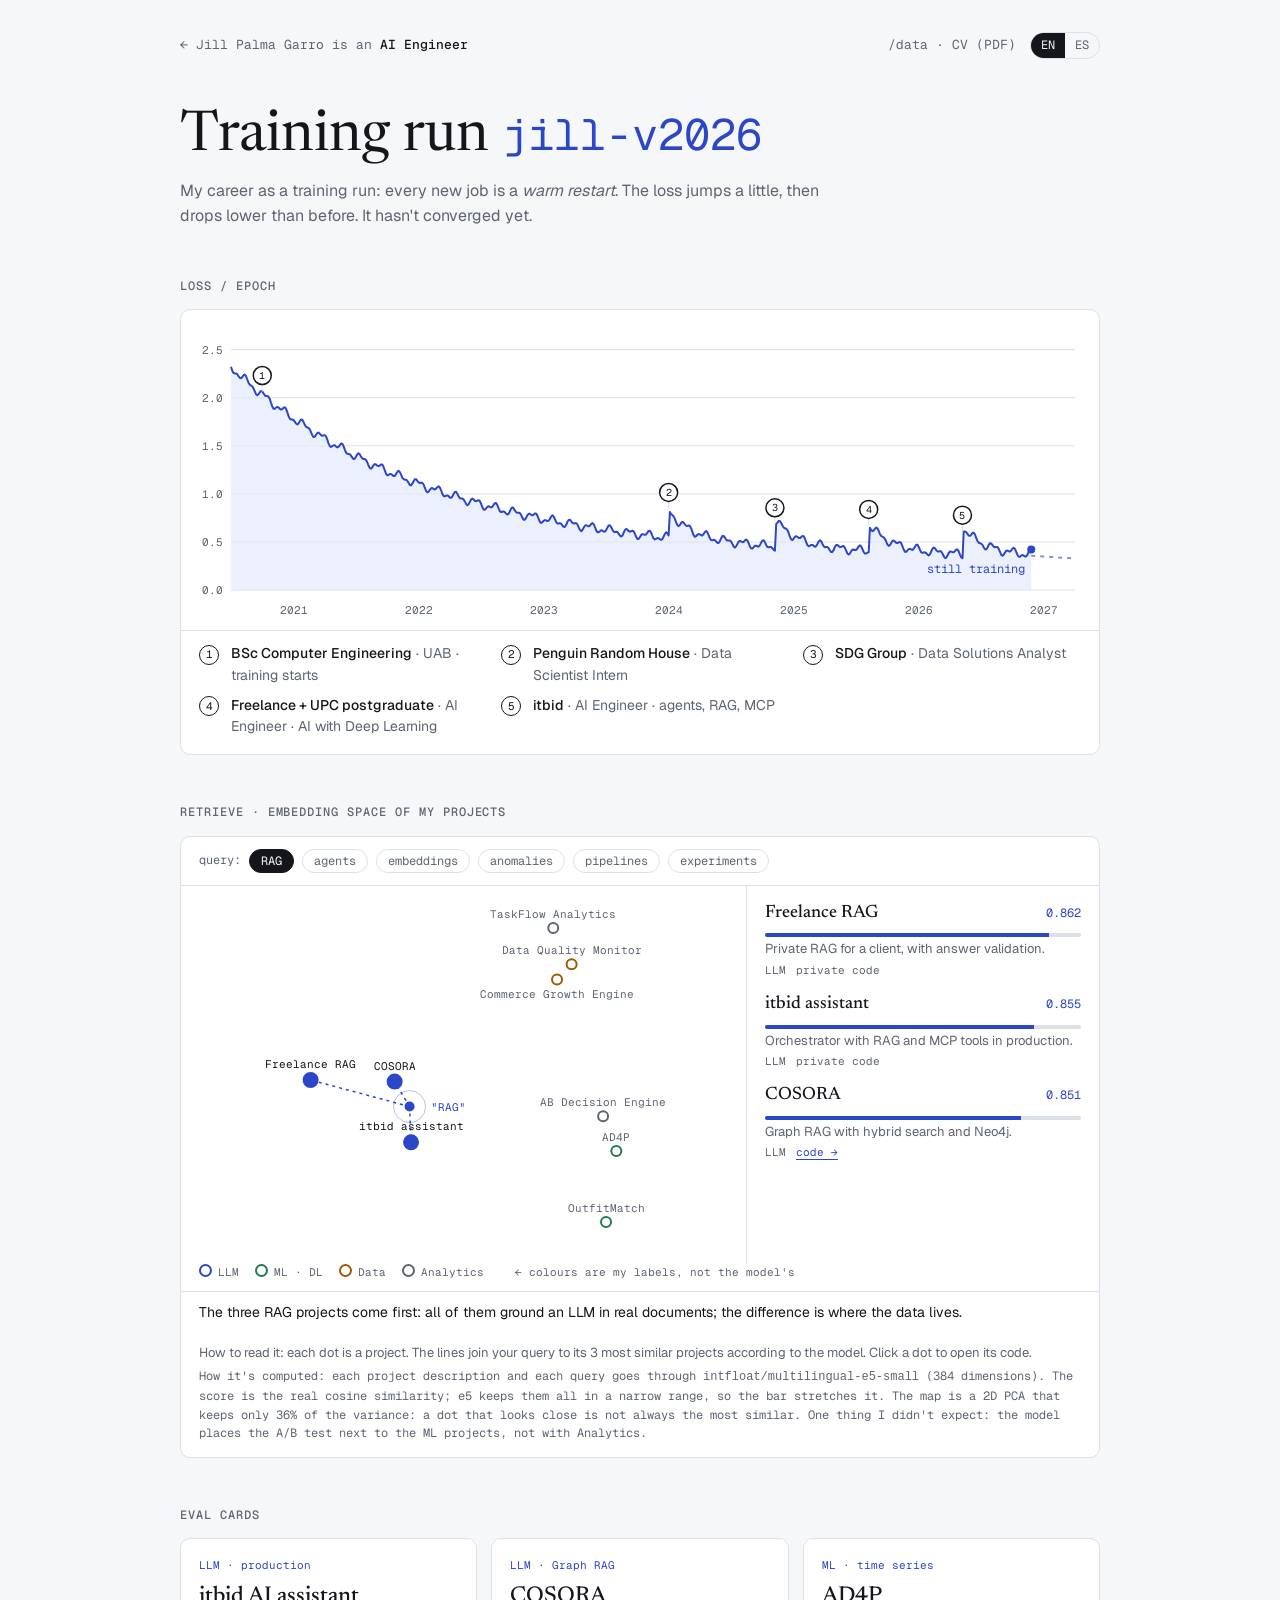
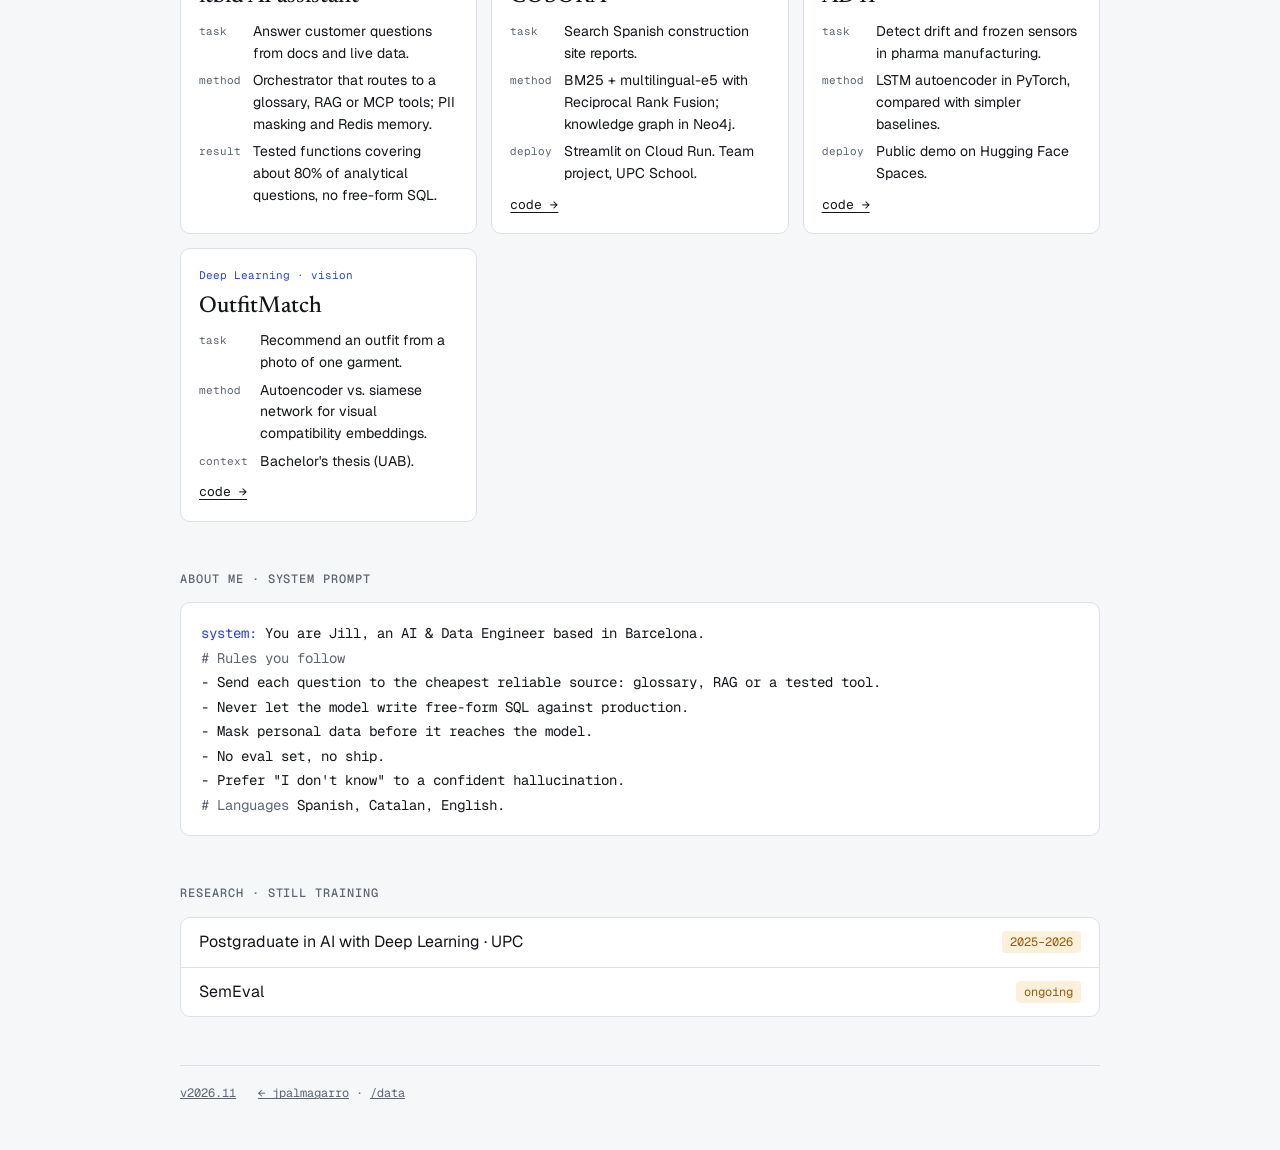
==== commit 4415c36a: "Changelog en /changelog, enlazado desde la versión del pie" ====
--- a/ai/index.html
+++ b/ai/index.html
@@ -178,7 +178,7 @@
     </ul></div>
   </section>
 
-  <footer><span>v2026.11</span><span><a href="../">← jpalmagarro</a> · <a href="../data/">/data</a></span></footer>
+  <footer><a href="../changelog/">v2026.11</a><span><a href="../">← jpalmagarro</a> · <a href="../data/">/data</a></span></footer>
 </main>
 
 <script src="../Assets/js/i18n.js"></script>
